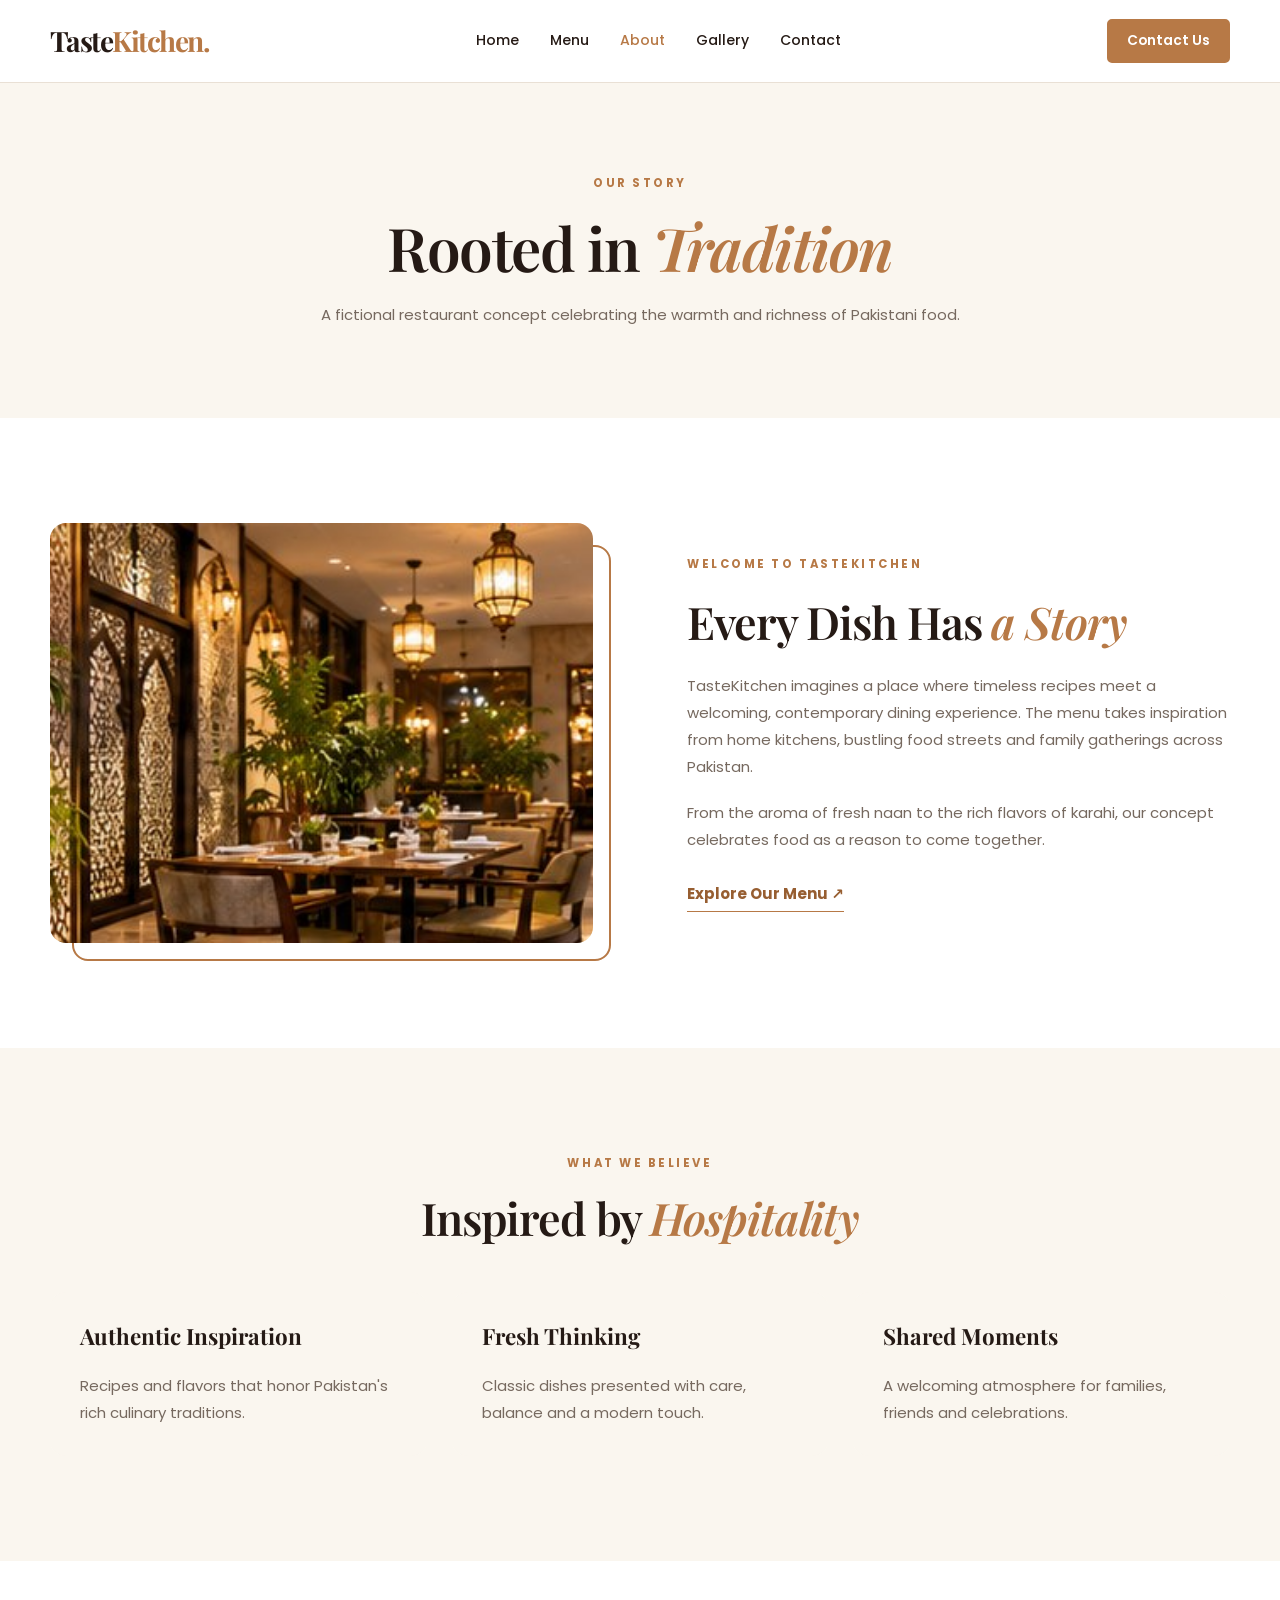
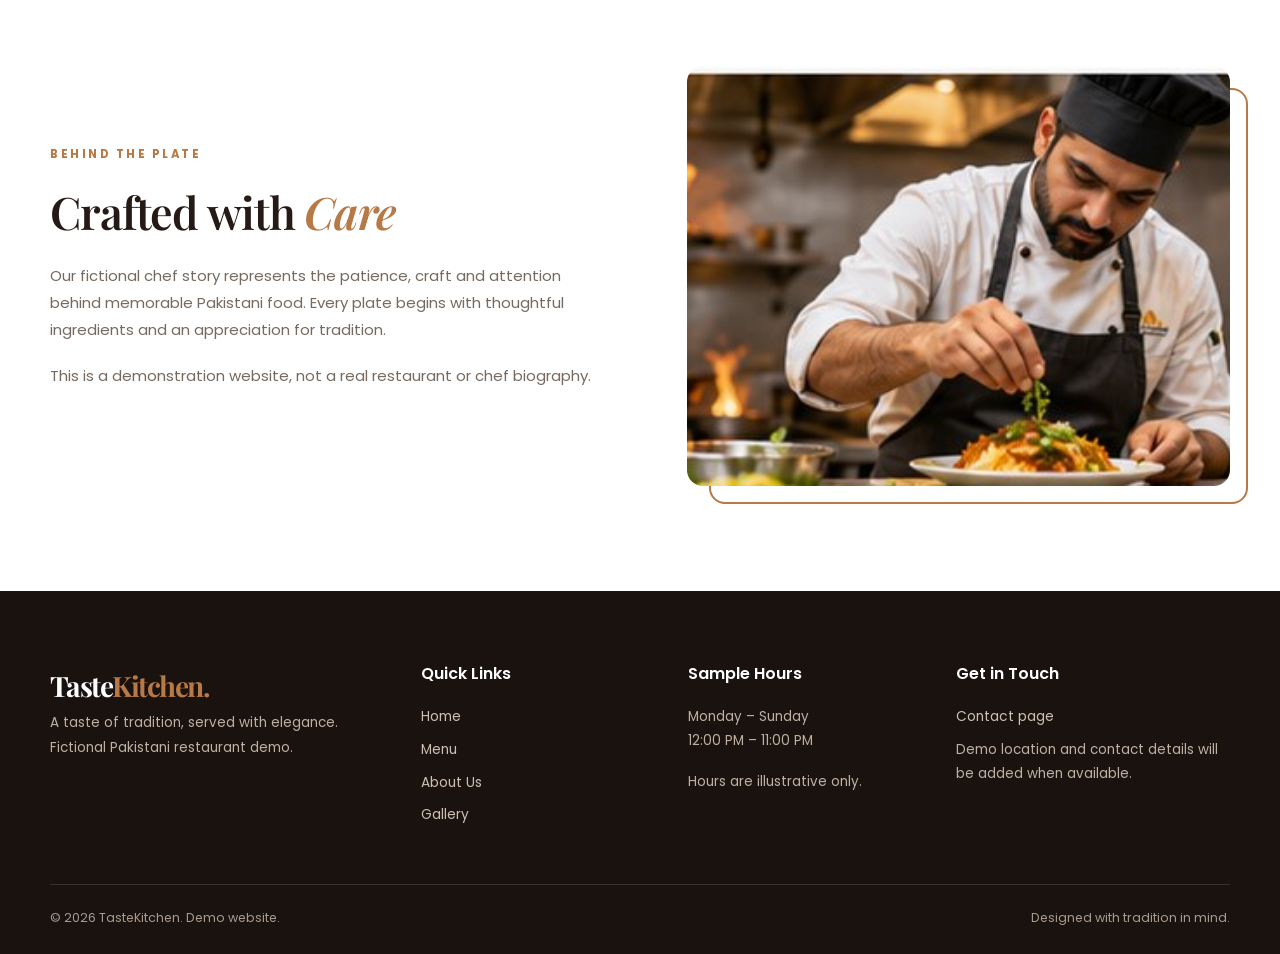
==== about.html @ d94cf4e3 "feat: initial TasteKitchen website with images" ====
<!DOCTYPE html>
<html lang="en"><head><meta charset="UTF-8"><meta name="viewport" content="width=device-width,initial-scale=1"><meta name="description" content="Discover the fictional story and Pakistani culinary inspiration behind TasteKitchen."><meta property="og:title" content="About Us | TasteKitchen"><meta property="og:description" content="Discover the fictional story and Pakistani culinary inspiration behind TasteKitchen."><meta property="og:type" content="website"><title>About Us | TasteKitchen</title><link rel="preconnect" href="https://fonts.googleapis.com"><link rel="preconnect" href="https://fonts.gstatic.com" crossorigin><link href="https://fonts.googleapis.com/css2?family=Playfair+Display:wght@500;600;700&family=Poppins:wght@400;500;600;700&display=swap" rel="stylesheet"><link rel="stylesheet" href="css/style.css"></head><body><a class="skip-link" href="#main">Skip to content</a>
<header class="site-header">
    <div class="container nav-wrap">
      <a class="brand" href="index.html" aria-label="TasteKitchen home">Taste<span>Kitchen.</span></a>
      <nav class="desktop-nav" aria-label="Main navigation">
        <a href="index.html">Home</a>
        <a href="menu.html">Menu</a>
        <a class="active" href="about.html">About</a>
        <a href="gallery.html">Gallery</a>
        <a href="contact.html">Contact</a>
      </nav>
      <a class="btn btn-small nav-cta" href="contact.html">Contact Us</a>
      <details class="mobile-menu"><summary aria-label="Toggle navigation">Menu <span aria-hidden="true">☰</span></summary>
        <nav aria-label="Mobile navigation"><a href="index.html">Home</a><a href="menu.html">Menu</a><a href="about.html">About</a><a href="gallery.html">Gallery</a><a href="contact.html">Contact</a></nav>
      </details>
    </div>
  </header>
<main id="main"><section class="page-hero"><div class="container"><p class="eyebrow">OUR STORY</p><h1>Rooted in <em>Tradition</em></h1><p>A fictional restaurant concept celebrating the warmth and richness of Pakistani food.</p></div></section>
<section class="section"><div class="container split-grid"><div class="photo-frame"><img src="assets/images/about-restaurant.jpg" alt="Warm, lantern-lit dining room with traditional decorative details" width="397" height="248"></div><div><p class="eyebrow">WELCOME TO TASTEKITCHEN</p><h2>Every Dish Has <em>a Story</em></h2><p>TasteKitchen imagines a place where timeless recipes meet a welcoming, contemporary dining experience. The menu takes inspiration from home kitchens, bustling food streets and family gatherings across Pakistan.</p><p>From the aroma of fresh naan to the rich flavors of karahi, our concept celebrates food as a reason to come together.</p><a class="text-link" href="menu.html">Explore Our Menu ↗</a></div></div></section>
<section class="section section-cream"><div class="container"><div class="section-header"><p class="eyebrow">WHAT WE BELIEVE</p><h2>Inspired by <em>Hospitality</em></h2></div><div class="story-points"><article><h3>Authentic Inspiration</h3><p>Recipes and flavors that honor Pakistan's rich culinary traditions.</p></article><article><h3>Fresh Thinking</h3><p>Classic dishes presented with care, balance and a modern touch.</p></article><article><h3>Shared Moments</h3><p>A welcoming atmosphere for families, friends and celebrations.</p></article></div></div></section>
<section class="section"><div class="container split-grid"><div><p class="eyebrow">BEHIND THE PLATE</p><h2>Crafted with <em>Care</em></h2><p>Our fictional chef story represents the patience, craft and attention behind memorable Pakistani food. Every plate begins with thoughtful ingredients and an appreciation for tradition.</p><p>This is a demonstration website, not a real restaurant or chef biography.</p></div><div class="photo-frame"><img src="assets/images/chef-preparing.jpg" alt="Chef carefully garnishing a prepared dish in a professional kitchen" width="394" height="242" loading="lazy"></div></div></section></main>
<footer class="site-footer"><div class="container"><div class="footer-grid"><div><a class="brand" href="index.html">Taste<span>Kitchen.</span></a><p>A taste of tradition, served with elegance. Fictional Pakistani restaurant demo.</p></div><div><h3>Quick Links</h3><a href="index.html">Home</a><a href="menu.html">Menu</a><a href="about.html">About Us</a><a href="gallery.html">Gallery</a></div><div><h3>Sample Hours</h3><p>Monday – Sunday<br>12:00 PM – 11:00 PM</p><small>Hours are illustrative only.</small></div><div><h3>Get in Touch</h3><a href="contact.html">Contact page</a><p>Demo location and contact details will be added when available.</p></div></div><div class="footer-bottom"><span>© 2026 TasteKitchen. Demo website.</span><span>Designed with tradition in mind.</span></div></div></footer>
</body></html>
---- css/style.css ----
/* TasteKitchen — responsive, HTML/CSS-only demo */
:root{--ink:#251a15;--copper:#b77946;--copper-dark:#975e31;--cream:#faf6ef;--muted:#76695f;--white:#fff;--line:#e9e0d5;--shadow:0 18px 44px rgba(37,26,21,.085);--radius:16px;--max:1180px}
*,*::before,*::after{box-sizing:border-box}html{scroll-behavior:smooth}body{margin:0;color:var(--ink);background:var(--white);font:400 15px/1.8 Poppins,system-ui,sans-serif;-webkit-font-smoothing:antialiased}img{display:block;max-width:100%;object-fit:cover}a{color:inherit;text-decoration:none}button,input,textarea{font:inherit}h1,h2,h3,p{margin-top:0}h1,h2,h3{line-height:1.25}h1,h2{font-family:'Playfair Display',Georgia,serif;font-weight:600;letter-spacing:-.025em}h1{font-size:clamp(2.8rem,5vw,5.15rem)}h2{font-size:clamp(2.15rem,3.5vw,3.5rem)}h3{font-size:1.15rem}h1 em,h2 em{font-style:italic;color:var(--copper)}p{color:var(--muted)}.container{width:min(var(--max),calc(100% - 48px));margin-inline:auto}.section{padding:105px 0}.section-cream{background:var(--cream)}.eyebrow{font-size:.72rem;font-weight:700;letter-spacing:.22em;text-transform:uppercase;color:var(--copper);margin-bottom:16px}.section-header{text-align:center;max-width:700px;margin:0 auto 46px}.section-header h2{margin-bottom:15px}.section-header p:last-child{margin-bottom:0}.skip-link{position:absolute;left:16px;top:-70px;z-index:100;padding:10px 16px;background:var(--copper);color:#fff}.skip-link:focus{top:10px}:focus-visible{outline:3px solid var(--copper);outline-offset:4px}
.site-header{position:sticky;top:0;z-index:30;background:rgba(255,255,255,.97);border-bottom:1px solid var(--line);backdrop-filter:blur(12px)}.nav-wrap{display:flex;align-items:center;justify-content:space-between;min-height:82px;gap:22px}.brand{font-family:'Playfair Display',Georgia,serif;font-weight:700;font-size:1.75rem;letter-spacing:-.055em;white-space:nowrap}.brand span{color:var(--copper)}.desktop-nav{display:flex;gap:31px;align-items:center}.desktop-nav a{font-size:.88rem;font-weight:500;transition:color .2s}.desktop-nav a:hover,.desktop-nav a.active{color:var(--copper)}.btn{display:inline-flex;align-items:center;justify-content:center;gap:12px;background:var(--copper);color:#fff;border:2px solid var(--copper);padding:13px 25px;border-radius:5px;font-size:.86rem;font-weight:600;line-height:1.3;transition:background .2s,transform .2s,border-color .2s}.btn:hover{background:var(--copper-dark);border-color:var(--copper-dark);transform:translateY(-2px)}.btn-outline{color:var(--ink);border-color:var(--ink);background:transparent}.btn-outline:hover{color:#fff;background:var(--ink);border-color:var(--ink)}.btn-small{padding:11px 18px}.mobile-menu{display:none}.mobile-menu summary{cursor:pointer;list-style:none;font-weight:600}.mobile-menu summary::-webkit-details-marker{display:none}.mobile-menu nav{position:absolute;right:24px;top:100%;background:#fff;box-shadow:var(--shadow);border:1px solid var(--line);border-radius:10px;padding:14px;min-width:210px;display:grid;gap:4px}.mobile-menu nav a{padding:8px 12px;border-radius:5px}.mobile-menu nav a:hover{background:var(--cream)}
.hero{background:linear-gradient(110deg,#faf6ef 0%,#faf6ef 65%,#f2e7d8 100%);overflow:hidden}.hero-grid{display:grid;grid-template-columns:1.04fr .96fr;gap:6%;align-items:center;padding-top:76px;padding-bottom:76px;min-height:640px}.hero-copy h1{margin-bottom:24px}.hero-copy>p:not(.eyebrow){max-width:540px}.button-row{display:flex;flex-wrap:wrap;gap:12px;margin-top:30px}.hero-note{margin-top:27px;font-size:.76rem;letter-spacing:.015em}.hero-visual{position:relative}.hero-visual img{width:100%;height:505px;object-fit:cover;border-radius:220px 220px 14px 14px;box-shadow:var(--shadow)}.hero-stamp{position:absolute;bottom:35px;left:-35px;background:var(--ink);color:#fff;text-align:center;padding:20px 24px;border-radius:50%;font-size:.75rem;line-height:1.5;box-shadow:var(--shadow)}.hero-stamp strong{font-family:'Playfair Display',Georgia,serif;font-size:1.2rem;font-weight:600;color:#e9bd91}.split-grid{display:grid;grid-template-columns:1fr 1fr;gap:8%;align-items:center}.split-grid h2{margin-bottom:22px}.split-grid p{margin-bottom:19px}.photo-frame{position:relative}.photo-frame:before{content:'';position:absolute;inset:22px -18px -18px 22px;border:2px solid var(--copper);border-radius:var(--radius);z-index:-1}.photo-frame img{width:100%;height:420px;border-radius:var(--radius)}.text-link{display:inline-flex;gap:9px;color:var(--copper-dark);font-weight:700;border-bottom:1px solid var(--copper);padding-bottom:4px;margin-top:8px}.text-link:hover{color:var(--ink)}
.cards,.features,.reviews{display:grid;grid-template-columns:repeat(3,minmax(0,1fr));gap:24px}.dish-card{background:#fff;border:1px solid var(--line);border-radius:var(--radius);overflow:hidden;box-shadow:0 10px 28px rgba(37,26,21,.035);transition:transform .25s,box-shadow .25s}.dish-card:hover{transform:translateY(-5px);box-shadow:var(--shadow)}.dish-card img{width:100%;height:240px}.dish-content{padding:23px}.dish-top{display:flex;align-items:flex-start;justify-content:space-between;gap:12px}.dish-top h3{font-family:'Playfair Display',Georgia,serif;font-size:1.26rem;margin-bottom:12px}.dish-top strong{font-size:.82rem;color:var(--copper-dark);white-space:nowrap}.dish-content p{font-size:.88rem;margin-bottom:0}.center-cta{text-align:center;margin-top:37px}.features article{text-align:center;padding:26px 18px}.feature-icon{font-size:2.2rem;color:var(--copper);line-height:1;margin-bottom:25px}.features h3{font-family:'Playfair Display',Georgia,serif;font-size:1.38rem;margin-bottom:10px}.features p{font-size:.88rem}.gallery-grid{display:grid;grid-template-columns:repeat(4,minmax(0,1fr));gap:16px}.gallery-grid img{width:100%;height:280px;border-radius:12px;transition:transform .25s}.gallery-grid img:hover{transform:translateY(-4px)}.reviews blockquote{margin:0;padding:30px;border:1px solid var(--line);background:#fff;border-radius:var(--radius)}.reviews .stars{color:var(--copper);letter-spacing:3px;margin-bottom:14px}.reviews blockquote p{font-style:italic;color:var(--ink);font-size:.92rem}.reviews footer{font-weight:600;font-size:.86rem}.reviews footer small{color:var(--muted);font-weight:400}.visit{background:var(--ink);padding:82px 0}.visit-inner{display:flex;align-items:center;justify-content:space-between;gap:30px}.visit h2{color:#fff;max-width:750px;margin-bottom:18px}.visit p:not(.eyebrow){color:#d5c7bb}.visit .hours-summary{font-size:.83rem;color:#e7c9a6!important}.site-footer{background:#1a120f;color:#e9dfd4;padding:70px 0 24px}.site-footer .brand{color:#fff}.footer-grid{display:grid;grid-template-columns:1.45fr 1fr 1fr 1.2fr;gap:40px}.footer-grid h3{font:600 1rem Poppins,system-ui,sans-serif;color:#fff;margin-bottom:19px}.footer-grid p,.footer-grid small{color:#bfb0a3;font-size:.84rem}.footer-grid a:not(.brand){display:block;font-size:.86rem;color:#cdbfb2;margin:8px 0}.footer-grid a:hover{color:#e9bd91}.footer-bottom{border-top:1px solid #40322b;margin-top:48px;padding-top:22px;display:flex;justify-content:space-between;gap:18px;color:#a99a8e;font-size:.78rem}
.page-hero{background:var(--cream);padding:90px 0;text-align:center}.page-hero h1{font-size:clamp(2.7rem,4.7vw,4.6rem);margin-bottom:16px}.page-hero p:last-child{max-width:650px;margin:0 auto}.menu-nav{display:flex;flex-wrap:wrap;justify-content:center;gap:12px;margin-bottom:42px}.menu-nav a{padding:8px 15px;border:1px solid var(--line);border-radius:40px;font-size:.82rem}.menu-nav a:hover{background:var(--ink);color:#fff}.menu-category{margin:55px 0}.menu-category h2{font-size:2.15rem;margin-bottom:25px}.menu-list{display:grid;grid-template-columns:repeat(2,minmax(0,1fr));gap:18px 50px}.menu-item{display:flex;justify-content:space-between;gap:20px;padding-bottom:19px;border-bottom:1px solid var(--line)}.menu-item h3{font-family:'Playfair Display',Georgia,serif;margin:0 0 6px}.menu-item p{font-size:.83rem;margin:0}.menu-item strong{white-space:nowrap;color:var(--copper-dark)}.gallery-page-grid{display:grid;grid-template-columns:repeat(3,minmax(0,1fr));gap:20px}.gallery-page-grid figure{margin:0}.gallery-page-grid img{width:100%;height:275px;border-radius:12px}.gallery-page-grid figcaption{color:var(--muted);font-size:.82rem;margin-top:10px}.story-points{display:grid;grid-template-columns:repeat(3,minmax(0,1fr));gap:25px}.story-points article{background:var(--cream);padding:30px;border-radius:var(--radius)}.story-points h3{font-family:'Playfair Display',Georgia,serif;font-size:1.4rem}.story-points p{margin:0}.contact-grid{display:grid;grid-template-columns:.85fr 1.15fr;gap:9%}.contact-details{background:var(--cream);border-radius:var(--radius);padding:34px}.contact-details h2,.contact-form h2{font-size:2.2rem}.contact-details p{margin-bottom:22px}.contact-form label{display:block;font-weight:600;font-size:.85rem;margin:15px 0 6px}.contact-form input,.contact-form textarea{width:100%;padding:12px 14px;border:1px solid #d9cdbf;border-radius:6px;background:#fff;color:var(--ink)}.contact-form textarea{min-height:140px;resize:vertical}.contact-form .btn{margin-top:18px}.notice{background:#fff8e9;border-left:4px solid var(--copper);padding:14px 17px;color:#624a35;font-size:.83rem;margin-bottom:22px}.contact-form button:disabled{opacity:.7;cursor:not-allowed;transform:none}.contact-form .muted-note{font-size:.8rem;margin-top:12px}
@media(max-width:1040px){.desktop-nav{gap:17px}.nav-cta{display:none}.hero-grid{gap:4%}.hero-visual img{height:440px}.cards,.features,.reviews{gap:15px}.dish-top{display:block}.dish-top strong{display:block;margin-bottom:9px}.gallery-grid{grid-template-columns:repeat(2,1fr)}.gallery-grid img{height:260px}.footer-grid{gap:24px}}
@media(max-width:760px){.container{width:min(var(--max),calc(100% - 36px))}.section{padding:72px 0}.nav-wrap{min-height:70px}.desktop-nav{display:none}.mobile-menu{display:block}.hero-grid,.split-grid,.contact-grid{grid-template-columns:1fr;gap:45px}.hero-grid{padding-top:58px;padding-bottom:70px;min-height:auto}.hero-copy h1{max-width:600px}.hero-visual{max-width:560px;width:100%;margin:0 auto}.hero-visual img{height:370px;border-radius:180px 180px 12px 12px}.hero-stamp{left:0;bottom:18px}.photo-frame img{height:360px}.cards,.reviews{grid-template-columns:1fr}.cards{max-width:560px;margin-inline:auto}.dish-top{display:flex}.features{grid-template-columns:1fr;gap:5px}.features article{padding:14px 10px}.gallery-page-grid,.story-points{grid-template-columns:repeat(2,1fr)}.visit-inner{align-items:flex-start;flex-direction:column}.footer-grid{grid-template-columns:repeat(2,1fr)}.menu-list{grid-template-columns:1fr}.page-hero{padding:65px 0}}
@media(max-width:460px){.container{width:calc(100% - 32px)}.brand{font-size:1.48rem}.hero-copy h1{font-size:2.7rem}.hero-visual img{height:295px}.hero-stamp{font-size:.66rem;padding:13px}.button-row{flex-direction:column;align-items:stretch}.button-row .btn{width:100%}.gallery-grid,.gallery-page-grid,.story-points{grid-template-columns:1fr}.gallery-grid img,.gallery-page-grid img{height:245px}.footer-grid{grid-template-columns:1fr;gap:18px}.footer-bottom{flex-direction:column}.dish-top{display:block}.contact-details{padding:24px}.reviews blockquote{padding:22px}}
@media(prefers-reduced-motion:reduce){*,*::before,*::after{scroll-behavior:auto!important;transition:none!important;animation:none!important}}
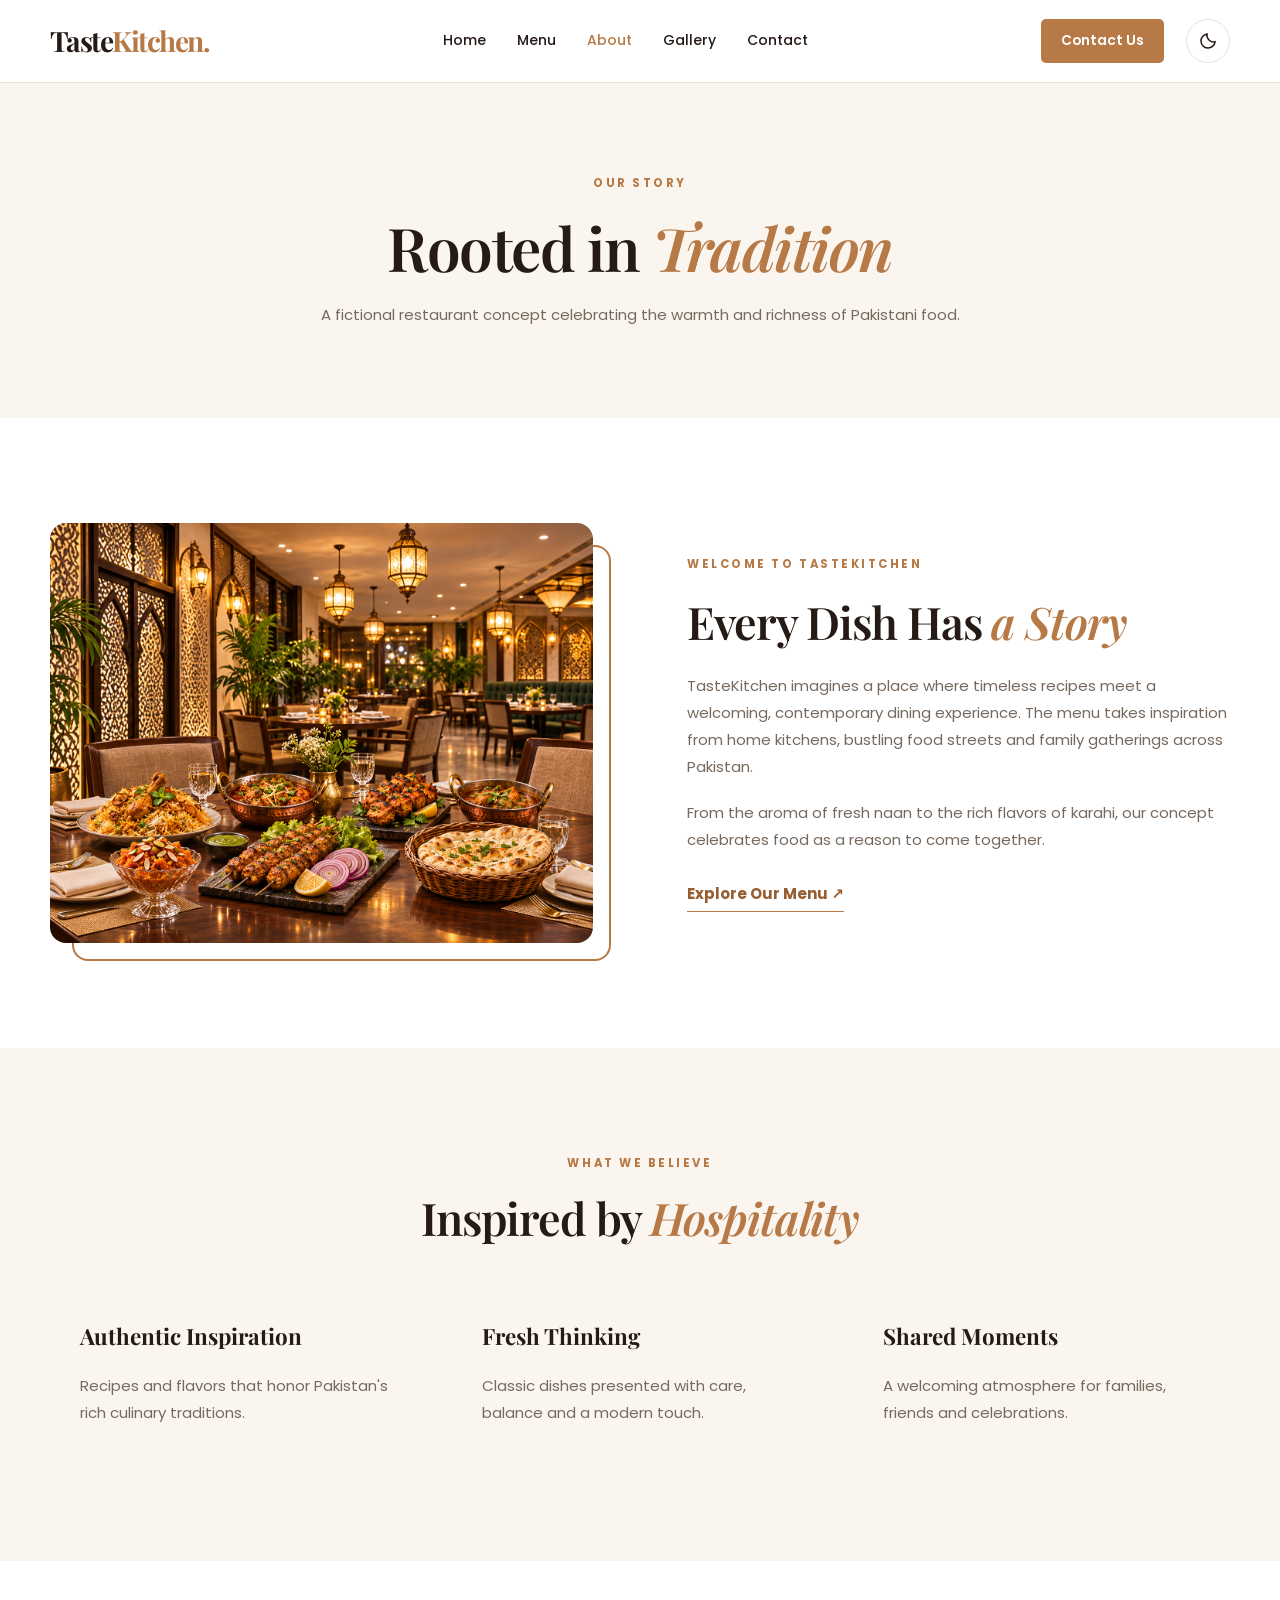
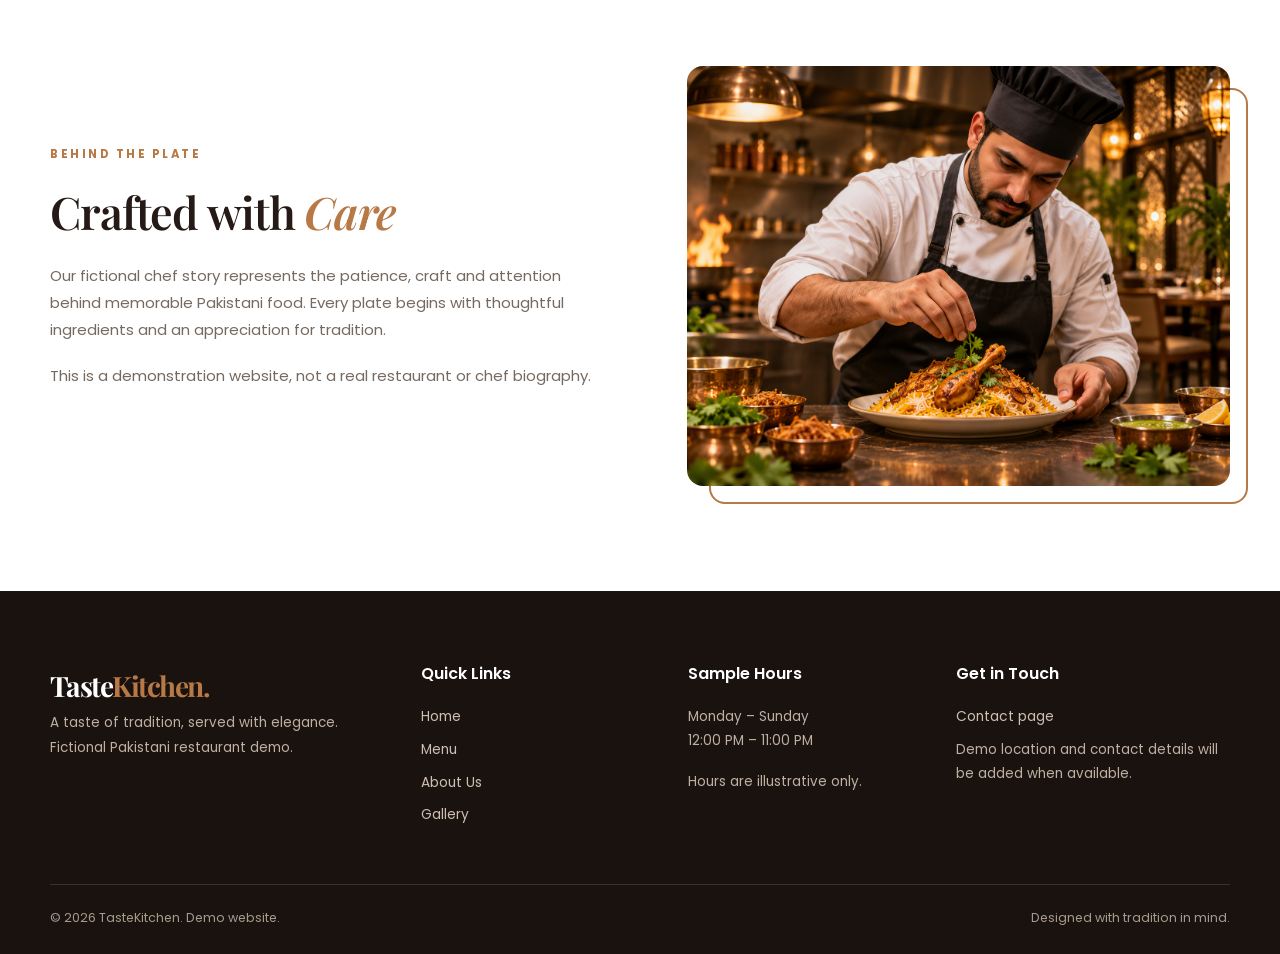
==== commit fa438319: "feat: add persistent dark mode and code comments" ====
--- a/about.html
+++ b/about.html
@@ -1,24 +1,138 @@
 <!DOCTYPE html>
-<html lang="en"><head><meta charset="UTF-8"><meta name="viewport" content="width=device-width,initial-scale=1"><meta name="description" content="Discover the fictional story and Pakistani culinary inspiration behind TasteKitchen."><meta property="og:title" content="About Us | TasteKitchen"><meta property="og:description" content="Discover the fictional story and Pakistani culinary inspiration behind TasteKitchen."><meta property="og:type" content="website"><title>About Us | TasteKitchen</title><link rel="preconnect" href="https://fonts.googleapis.com"><link rel="preconnect" href="https://fonts.gstatic.com" crossorigin><link href="https://fonts.googleapis.com/css2?family=Playfair+Display:wght@500;600;700&family=Poppins:wght@400;500;600;700&display=swap" rel="stylesheet"><link rel="stylesheet" href="css/style.css"></head><body><a class="skip-link" href="#main">Skip to content</a>
-<header class="site-header">
-    <div class="container nav-wrap">
-      <a class="brand" href="index.html" aria-label="TasteKitchen home">Taste<span>Kitchen.</span></a>
-      <nav class="desktop-nav" aria-label="Main navigation">
-        <a href="index.html">Home</a>
-        <a href="menu.html">Menu</a>
-        <a class="active" href="about.html">About</a>
-        <a href="gallery.html">Gallery</a>
-        <a href="contact.html">Contact</a>
-      </nav>
-      <a class="btn btn-small nav-cta" href="contact.html">Contact Us</a>
-      <details class="mobile-menu"><summary aria-label="Toggle navigation">Menu <span aria-hidden="true">☰</span></summary>
-        <nav aria-label="Mobile navigation"><a href="index.html">Home</a><a href="menu.html">Menu</a><a href="about.html">About</a><a href="gallery.html">Gallery</a><a href="contact.html">Contact</a></nav>
-      </details>
-    </div>
-  </header>
-<main id="main"><section class="page-hero"><div class="container"><p class="eyebrow">OUR STORY</p><h1>Rooted in <em>Tradition</em></h1><p>A fictional restaurant concept celebrating the warmth and richness of Pakistani food.</p></div></section>
-<section class="section"><div class="container split-grid"><div class="photo-frame"><img src="assets/images/about-restaurant.jpg" alt="Warm, lantern-lit dining room with traditional decorative details" width="397" height="248"></div><div><p class="eyebrow">WELCOME TO TASTEKITCHEN</p><h2>Every Dish Has <em>a Story</em></h2><p>TasteKitchen imagines a place where timeless recipes meet a welcoming, contemporary dining experience. The menu takes inspiration from home kitchens, bustling food streets and family gatherings across Pakistan.</p><p>From the aroma of fresh naan to the rich flavors of karahi, our concept celebrates food as a reason to come together.</p><a class="text-link" href="menu.html">Explore Our Menu ↗</a></div></div></section>
-<section class="section section-cream"><div class="container"><div class="section-header"><p class="eyebrow">WHAT WE BELIEVE</p><h2>Inspired by <em>Hospitality</em></h2></div><div class="story-points"><article><h3>Authentic Inspiration</h3><p>Recipes and flavors that honor Pakistan's rich culinary traditions.</p></article><article><h3>Fresh Thinking</h3><p>Classic dishes presented with care, balance and a modern touch.</p></article><article><h3>Shared Moments</h3><p>A welcoming atmosphere for families, friends and celebrations.</p></article></div></div></section>
-<section class="section"><div class="container split-grid"><div><p class="eyebrow">BEHIND THE PLATE</p><h2>Crafted with <em>Care</em></h2><p>Our fictional chef story represents the patience, craft and attention behind memorable Pakistani food. Every plate begins with thoughtful ingredients and an appreciation for tradition.</p><p>This is a demonstration website, not a real restaurant or chef biography.</p></div><div class="photo-frame"><img src="assets/images/chef-preparing.jpg" alt="Chef carefully garnishing a prepared dish in a professional kitchen" width="394" height="242" loading="lazy"></div></div></section></main>
-<footer class="site-footer"><div class="container"><div class="footer-grid"><div><a class="brand" href="index.html">Taste<span>Kitchen.</span></a><p>A taste of tradition, served with elegance. Fictional Pakistani restaurant demo.</p></div><div><h3>Quick Links</h3><a href="index.html">Home</a><a href="menu.html">Menu</a><a href="about.html">About Us</a><a href="gallery.html">Gallery</a></div><div><h3>Sample Hours</h3><p>Monday – Sunday<br>12:00 PM – 11:00 PM</p><small>Hours are illustrative only.</small></div><div><h3>Get in Touch</h3><a href="contact.html">Contact page</a><p>Demo location and contact details will be added when available.</p></div></div><div class="footer-bottom"><span>© 2026 TasteKitchen. Demo website.</span><span>Designed with tradition in mind.</span></div></div></footer>
-</body></html>
+<html lang="en">
+  <head>
+    <meta charset="UTF-8">
+    <!-- Restore the saved theme before CSS paints the page to avoid a light flash. -->
+    <script>
+      try {
+        if (localStorage.getItem('tastekitchen-theme') === 'dark') {
+          document.documentElement.classList.add('dark-theme');
+        }
+      } catch (error) {
+        // Keep the default light theme when browser storage is blocked.
+      }
+    </script>
+    <meta name="viewport" content="width=device-width,initial-scale=1">
+    <meta name="description" content="Discover the fictional story and Pakistani culinary inspiration behind TasteKitchen.">
+    <meta property="og:title" content="About Us | TasteKitchen">
+    <meta property="og:description" content="Discover the fictional story and Pakistani culinary inspiration behind TasteKitchen.">
+    <meta property="og:type" content="website">
+    <title>About Us | TasteKitchen</title>
+    <link rel="preconnect" href="https://fonts.googleapis.com">
+    <link rel="preconnect" href="https://fonts.gstatic.com" crossorigin>
+    <link href="https://fonts.googleapis.com/css2?family=Playfair+Display:wght@500;600;700&family=Poppins:wght@400;500;600;700&display=swap" rel="stylesheet">
+    <link rel="stylesheet" href="css/style.css">
+    <!-- Defer waits until the HTML is ready before connecting interactive controls. -->
+    <script src="js/main.js" defer></script>
+  </head>
+  <body><a class="skip-link" href="#main">Skip to content</a>
+    <!-- Header: Shared branding, navigation and theme controls appear on every page. -->
+    <header class="site-header">
+      <div class="container nav-wrap">
+        <a class="brand" href="index.html" aria-label="TasteKitchen home">Taste<span>Kitchen.</span></a>
+        <nav class="desktop-nav" aria-label="Main navigation">
+          <a href="index.html">Home</a>
+          <a href="menu.html">Menu</a>
+          <a class="active" href="about.html">About</a>
+          <a href="gallery.html">Gallery</a>
+          <a href="contact.html">Contact</a>
+        </nav>
+        <a class="btn btn-small nav-cta" href="contact.html">Contact Us</a>
+        <!-- Theme button: JavaScript reveals this control when it is ready to work. -->
+        <button class="theme-toggle" type="button" aria-label="Switch to dark mode" aria-pressed="false" hidden>
+          <svg class="theme-icon-moon" viewBox="0 0 24 24" width="20" height="20" fill="none" stroke="currentColor" stroke-width="1.8" aria-hidden="true" focusable="false"><path d="M20.5 13.2A8.5 8.5 0 0 1 10.8 3.5a8.5 8.5 0 1 0 9.7 9.7Z"/></svg>
+          <svg class="theme-icon-sun" viewBox="0 0 24 24" width="20" height="20" fill="none" stroke="currentColor" stroke-width="1.8" aria-hidden="true" focusable="false"><circle cx="12" cy="12" r="4"/><path d="M12 2v2m0 16v2M2 12h2m16 0h2M4.9 4.9l1.4 1.4m11.4 11.4 1.4 1.4M4.9 19.1l1.4-1.4M17.7 6.3l1.4-1.4"/></svg>
+        </button>
+        <!-- Mobile navigation: This native disclosure works without JavaScript. -->
+        <details class="mobile-menu"><summary aria-label="Toggle navigation">Menu <span aria-hidden="true">☰</span></summary>
+          <nav aria-label="Mobile navigation"><a href="index.html">Home</a><a href="menu.html">Menu</a><a href="about.html">About</a><a href="gallery.html">Gallery</a><a href="contact.html">Contact</a>
+          </nav>
+        </details>
+      </div>
+    </header>
+    <!-- Main content: The skip link lets keyboard users jump directly here. -->
+    <main id="main">
+      <!-- Hero: Introduce this page with its main heading. -->
+      <section class="page-hero">
+        <div class="container">
+          <p class="eyebrow">OUR STORY</p>
+          <h1>Rooted in <em>Tradition</em></h1>
+          <p>A fictional restaurant concept celebrating the warmth and richness of Pakistani food.</p>
+        </div>
+      </section>
+      <!-- Story: Describe the inspiration behind TasteKitchen. -->
+      <section class="section">
+        <div class="container split-grid">
+          <div class="photo-frame"><img src="assets/images/about-restaurant.png" alt="Warm, lantern-lit dining room with traditional decorative details" width="397" height="248">
+          </div>
+          <div>
+            <p class="eyebrow">WELCOME TO TASTEKITCHEN</p>
+            <h2>Every Dish Has <em>a Story</em></h2>
+            <p>TasteKitchen imagines a place where timeless recipes meet a welcoming, contemporary dining experience. The menu takes inspiration from home kitchens, bustling food streets and family gatherings across Pakistan.</p>
+            <p>From the aroma of fresh naan to the rich flavors of karahi, our concept celebrates food as a reason to come together.</p><a class="text-link" href="menu.html">Explore Our Menu ↗</a>
+          </div>
+        </div>
+      </section>
+      <!-- Values: Introduce the ideas behind the restaurant concept. -->
+      <section class="section section-cream">
+        <div class="container">
+          <div class="section-header">
+            <p class="eyebrow">WHAT WE BELIEVE</p>
+            <h2>Inspired by <em>Hospitality</em></h2>
+          </div>
+          <!-- Values: Arrange the restaurant principles in responsive cards. -->
+          <div class="story-points">
+            <article>
+              <h3>Authentic Inspiration</h3>
+              <p>Recipes and flavors that honor Pakistan's rich culinary traditions.</p>
+            </article>
+            <article>
+              <h3>Fresh Thinking</h3>
+              <p>Classic dishes presented with care, balance and a modern touch.</p>
+            </article>
+            <article>
+              <h3>Shared Moments</h3>
+              <p>A welcoming atmosphere for families, friends and celebrations.</p>
+            </article>
+          </div>
+        </div>
+      </section>
+      <!-- Chef story: Explain the care behind the fictional food. -->
+      <section class="section">
+        <div class="container split-grid">
+          <div>
+            <p class="eyebrow">BEHIND THE PLATE</p>
+            <h2>Crafted with <em>Care</em></h2>
+            <p>Our fictional chef story represents the patience, craft and attention behind memorable Pakistani food. Every plate begins with thoughtful ingredients and an appreciation for tradition.</p>
+            <p>This is a demonstration website, not a real restaurant or chef biography.</p>
+          </div>
+          <div class="photo-frame"><img src="assets/images/chef-preparing.png" alt="Chef carefully garnishing a prepared dish in a professional kitchen" width="394" height="242" loading="lazy">
+          </div>
+        </div>
+      </section>
+    </main>
+    <!-- Footer: Shared page links and sample restaurant details. -->
+    <footer class="site-footer">
+      <div class="container">
+        <div class="footer-grid">
+          <div><a class="brand" href="index.html">Taste<span>Kitchen.</span></a>
+            <p>A taste of tradition, served with elegance. Fictional Pakistani restaurant demo.</p>
+          </div>
+          <div>
+            <h3>Quick Links</h3><a href="index.html">Home</a><a href="menu.html">Menu</a><a href="about.html">About Us</a><a href="gallery.html">Gallery</a>
+          </div>
+          <div>
+            <h3>Sample Hours</h3>
+            <p>Monday – Sunday<br>12:00 PM – 11:00 PM</p><small>Hours are illustrative only.</small>
+          </div>
+          <div>
+            <h3>Get in Touch</h3><a href="contact.html">Contact page</a>
+            <p>Demo location and contact details will be added when available.</p>
+          </div>
+        </div>
+        <div class="footer-bottom"><span>© 2026 TasteKitchen. Demo website.</span><span>Designed with tradition in mind.</span>
+        </div>
+      </div>
+    </footer>
+  </body>
+</html>
--- a/css/style.css
+++ b/css/style.css
@@ -1,11 +1,1088 @@
-/* TasteKitchen — responsive, HTML/CSS-only demo */
-:root{--ink:#251a15;--copper:#b77946;--copper-dark:#975e31;--cream:#faf6ef;--muted:#76695f;--white:#fff;--line:#e9e0d5;--shadow:0 18px 44px rgba(37,26,21,.085);--radius:16px;--max:1180px}
-*,*::before,*::after{box-sizing:border-box}html{scroll-behavior:smooth}body{margin:0;color:var(--ink);background:var(--white);font:400 15px/1.8 Poppins,system-ui,sans-serif;-webkit-font-smoothing:antialiased}img{display:block;max-width:100%;object-fit:cover}a{color:inherit;text-decoration:none}button,input,textarea{font:inherit}h1,h2,h3,p{margin-top:0}h1,h2,h3{line-height:1.25}h1,h2{font-family:'Playfair Display',Georgia,serif;font-weight:600;letter-spacing:-.025em}h1{font-size:clamp(2.8rem,5vw,5.15rem)}h2{font-size:clamp(2.15rem,3.5vw,3.5rem)}h3{font-size:1.15rem}h1 em,h2 em{font-style:italic;color:var(--copper)}p{color:var(--muted)}.container{width:min(var(--max),calc(100% - 48px));margin-inline:auto}.section{padding:105px 0}.section-cream{background:var(--cream)}.eyebrow{font-size:.72rem;font-weight:700;letter-spacing:.22em;text-transform:uppercase;color:var(--copper);margin-bottom:16px}.section-header{text-align:center;max-width:700px;margin:0 auto 46px}.section-header h2{margin-bottom:15px}.section-header p:last-child{margin-bottom:0}.skip-link{position:absolute;left:16px;top:-70px;z-index:100;padding:10px 16px;background:var(--copper);color:#fff}.skip-link:focus{top:10px}:focus-visible{outline:3px solid var(--copper);outline-offset:4px}
-.site-header{position:sticky;top:0;z-index:30;background:rgba(255,255,255,.97);border-bottom:1px solid var(--line);backdrop-filter:blur(12px)}.nav-wrap{display:flex;align-items:center;justify-content:space-between;min-height:82px;gap:22px}.brand{font-family:'Playfair Display',Georgia,serif;font-weight:700;font-size:1.75rem;letter-spacing:-.055em;white-space:nowrap}.brand span{color:var(--copper)}.desktop-nav{display:flex;gap:31px;align-items:center}.desktop-nav a{font-size:.88rem;font-weight:500;transition:color .2s}.desktop-nav a:hover,.desktop-nav a.active{color:var(--copper)}.btn{display:inline-flex;align-items:center;justify-content:center;gap:12px;background:var(--copper);color:#fff;border:2px solid var(--copper);padding:13px 25px;border-radius:5px;font-size:.86rem;font-weight:600;line-height:1.3;transition:background .2s,transform .2s,border-color .2s}.btn:hover{background:var(--copper-dark);border-color:var(--copper-dark);transform:translateY(-2px)}.btn-outline{color:var(--ink);border-color:var(--ink);background:transparent}.btn-outline:hover{color:#fff;background:var(--ink);border-color:var(--ink)}.btn-small{padding:11px 18px}.mobile-menu{display:none}.mobile-menu summary{cursor:pointer;list-style:none;font-weight:600}.mobile-menu summary::-webkit-details-marker{display:none}.mobile-menu nav{position:absolute;right:24px;top:100%;background:#fff;box-shadow:var(--shadow);border:1px solid var(--line);border-radius:10px;padding:14px;min-width:210px;display:grid;gap:4px}.mobile-menu nav a{padding:8px 12px;border-radius:5px}.mobile-menu nav a:hover{background:var(--cream)}
-.hero{background:linear-gradient(110deg,#faf6ef 0%,#faf6ef 65%,#f2e7d8 100%);overflow:hidden}.hero-grid{display:grid;grid-template-columns:1.04fr .96fr;gap:6%;align-items:center;padding-top:76px;padding-bottom:76px;min-height:640px}.hero-copy h1{margin-bottom:24px}.hero-copy>p:not(.eyebrow){max-width:540px}.button-row{display:flex;flex-wrap:wrap;gap:12px;margin-top:30px}.hero-note{margin-top:27px;font-size:.76rem;letter-spacing:.015em}.hero-visual{position:relative}.hero-visual img{width:100%;height:505px;object-fit:cover;border-radius:220px 220px 14px 14px;box-shadow:var(--shadow)}.hero-stamp{position:absolute;bottom:35px;left:-35px;background:var(--ink);color:#fff;text-align:center;padding:20px 24px;border-radius:50%;font-size:.75rem;line-height:1.5;box-shadow:var(--shadow)}.hero-stamp strong{font-family:'Playfair Display',Georgia,serif;font-size:1.2rem;font-weight:600;color:#e9bd91}.split-grid{display:grid;grid-template-columns:1fr 1fr;gap:8%;align-items:center}.split-grid h2{margin-bottom:22px}.split-grid p{margin-bottom:19px}.photo-frame{position:relative}.photo-frame:before{content:'';position:absolute;inset:22px -18px -18px 22px;border:2px solid var(--copper);border-radius:var(--radius);z-index:-1}.photo-frame img{width:100%;height:420px;border-radius:var(--radius)}.text-link{display:inline-flex;gap:9px;color:var(--copper-dark);font-weight:700;border-bottom:1px solid var(--copper);padding-bottom:4px;margin-top:8px}.text-link:hover{color:var(--ink)}
-.cards,.features,.reviews{display:grid;grid-template-columns:repeat(3,minmax(0,1fr));gap:24px}.dish-card{background:#fff;border:1px solid var(--line);border-radius:var(--radius);overflow:hidden;box-shadow:0 10px 28px rgba(37,26,21,.035);transition:transform .25s,box-shadow .25s}.dish-card:hover{transform:translateY(-5px);box-shadow:var(--shadow)}.dish-card img{width:100%;height:240px}.dish-content{padding:23px}.dish-top{display:flex;align-items:flex-start;justify-content:space-between;gap:12px}.dish-top h3{font-family:'Playfair Display',Georgia,serif;font-size:1.26rem;margin-bottom:12px}.dish-top strong{font-size:.82rem;color:var(--copper-dark);white-space:nowrap}.dish-content p{font-size:.88rem;margin-bottom:0}.center-cta{text-align:center;margin-top:37px}.features article{text-align:center;padding:26px 18px}.feature-icon{font-size:2.2rem;color:var(--copper);line-height:1;margin-bottom:25px}.features h3{font-family:'Playfair Display',Georgia,serif;font-size:1.38rem;margin-bottom:10px}.features p{font-size:.88rem}.gallery-grid{display:grid;grid-template-columns:repeat(4,minmax(0,1fr));gap:16px}.gallery-grid img{width:100%;height:280px;border-radius:12px;transition:transform .25s}.gallery-grid img:hover{transform:translateY(-4px)}.reviews blockquote{margin:0;padding:30px;border:1px solid var(--line);background:#fff;border-radius:var(--radius)}.reviews .stars{color:var(--copper);letter-spacing:3px;margin-bottom:14px}.reviews blockquote p{font-style:italic;color:var(--ink);font-size:.92rem}.reviews footer{font-weight:600;font-size:.86rem}.reviews footer small{color:var(--muted);font-weight:400}.visit{background:var(--ink);padding:82px 0}.visit-inner{display:flex;align-items:center;justify-content:space-between;gap:30px}.visit h2{color:#fff;max-width:750px;margin-bottom:18px}.visit p:not(.eyebrow){color:#d5c7bb}.visit .hours-summary{font-size:.83rem;color:#e7c9a6!important}.site-footer{background:#1a120f;color:#e9dfd4;padding:70px 0 24px}.site-footer .brand{color:#fff}.footer-grid{display:grid;grid-template-columns:1.45fr 1fr 1fr 1.2fr;gap:40px}.footer-grid h3{font:600 1rem Poppins,system-ui,sans-serif;color:#fff;margin-bottom:19px}.footer-grid p,.footer-grid small{color:#bfb0a3;font-size:.84rem}.footer-grid a:not(.brand){display:block;font-size:.86rem;color:#cdbfb2;margin:8px 0}.footer-grid a:hover{color:#e9bd91}.footer-bottom{border-top:1px solid #40322b;margin-top:48px;padding-top:22px;display:flex;justify-content:space-between;gap:18px;color:#a99a8e;font-size:.78rem}
-.page-hero{background:var(--cream);padding:90px 0;text-align:center}.page-hero h1{font-size:clamp(2.7rem,4.7vw,4.6rem);margin-bottom:16px}.page-hero p:last-child{max-width:650px;margin:0 auto}.menu-nav{display:flex;flex-wrap:wrap;justify-content:center;gap:12px;margin-bottom:42px}.menu-nav a{padding:8px 15px;border:1px solid var(--line);border-radius:40px;font-size:.82rem}.menu-nav a:hover{background:var(--ink);color:#fff}.menu-category{margin:55px 0}.menu-category h2{font-size:2.15rem;margin-bottom:25px}.menu-list{display:grid;grid-template-columns:repeat(2,minmax(0,1fr));gap:18px 50px}.menu-item{display:flex;justify-content:space-between;gap:20px;padding-bottom:19px;border-bottom:1px solid var(--line)}.menu-item h3{font-family:'Playfair Display',Georgia,serif;margin:0 0 6px}.menu-item p{font-size:.83rem;margin:0}.menu-item strong{white-space:nowrap;color:var(--copper-dark)}.gallery-page-grid{display:grid;grid-template-columns:repeat(3,minmax(0,1fr));gap:20px}.gallery-page-grid figure{margin:0}.gallery-page-grid img{width:100%;height:275px;border-radius:12px}.gallery-page-grid figcaption{color:var(--muted);font-size:.82rem;margin-top:10px}.story-points{display:grid;grid-template-columns:repeat(3,minmax(0,1fr));gap:25px}.story-points article{background:var(--cream);padding:30px;border-radius:var(--radius)}.story-points h3{font-family:'Playfair Display',Georgia,serif;font-size:1.4rem}.story-points p{margin:0}.contact-grid{display:grid;grid-template-columns:.85fr 1.15fr;gap:9%}.contact-details{background:var(--cream);border-radius:var(--radius);padding:34px}.contact-details h2,.contact-form h2{font-size:2.2rem}.contact-details p{margin-bottom:22px}.contact-form label{display:block;font-weight:600;font-size:.85rem;margin:15px 0 6px}.contact-form input,.contact-form textarea{width:100%;padding:12px 14px;border:1px solid #d9cdbf;border-radius:6px;background:#fff;color:var(--ink)}.contact-form textarea{min-height:140px;resize:vertical}.contact-form .btn{margin-top:18px}.notice{background:#fff8e9;border-left:4px solid var(--copper);padding:14px 17px;color:#624a35;font-size:.83rem;margin-bottom:22px}.contact-form button:disabled{opacity:.7;cursor:not-allowed;transform:none}.contact-form .muted-note{font-size:.8rem;margin-top:12px}
-@media(max-width:1040px){.desktop-nav{gap:17px}.nav-cta{display:none}.hero-grid{gap:4%}.hero-visual img{height:440px}.cards,.features,.reviews{gap:15px}.dish-top{display:block}.dish-top strong{display:block;margin-bottom:9px}.gallery-grid{grid-template-columns:repeat(2,1fr)}.gallery-grid img{height:260px}.footer-grid{gap:24px}}
-@media(max-width:760px){.container{width:min(var(--max),calc(100% - 36px))}.section{padding:72px 0}.nav-wrap{min-height:70px}.desktop-nav{display:none}.mobile-menu{display:block}.hero-grid,.split-grid,.contact-grid{grid-template-columns:1fr;gap:45px}.hero-grid{padding-top:58px;padding-bottom:70px;min-height:auto}.hero-copy h1{max-width:600px}.hero-visual{max-width:560px;width:100%;margin:0 auto}.hero-visual img{height:370px;border-radius:180px 180px 12px 12px}.hero-stamp{left:0;bottom:18px}.photo-frame img{height:360px}.cards,.reviews{grid-template-columns:1fr}.cards{max-width:560px;margin-inline:auto}.dish-top{display:flex}.features{grid-template-columns:1fr;gap:5px}.features article{padding:14px 10px}.gallery-page-grid,.story-points{grid-template-columns:repeat(2,1fr)}.visit-inner{align-items:flex-start;flex-direction:column}.footer-grid{grid-template-columns:repeat(2,1fr)}.menu-list{grid-template-columns:1fr}.page-hero{padding:65px 0}}
-@media(max-width:460px){.container{width:calc(100% - 32px)}.brand{font-size:1.48rem}.hero-copy h1{font-size:2.7rem}.hero-visual img{height:295px}.hero-stamp{font-size:.66rem;padding:13px}.button-row{flex-direction:column;align-items:stretch}.button-row .btn{width:100%}.gallery-grid,.gallery-page-grid,.story-points{grid-template-columns:1fr}.gallery-grid img,.gallery-page-grid img{height:245px}.footer-grid{grid-template-columns:1fr;gap:18px}.footer-bottom{flex-direction:column}.dish-top{display:block}.contact-details{padding:24px}.reviews blockquote{padding:22px}}
-@media(prefers-reduced-motion:reduce){*,*::before,*::after{scroll-behavior:auto!important;transition:none!important;animation:none!important}}
+/* TasteKitchen — responsive restaurant demo */
+
+/* Theme variables: Each name describes where its color is used. Light is the default.
+   Keep the original white page and cream sections to preserve the existing design. */
+:root {
+  color-scheme: light;
+  --bg: #ffffff;
+  --section-bg: #faf6ef;
+  --surface: #ffffff;
+  --text: #251a15;
+  --muted: #76695f;
+  --accent: #b77946;
+  --accent-strong: #975e31;
+  --border: #e9e0d5;
+  --header-bg: rgba(255, 255, 255, .97);
+  --hero-end: #f2e7d8;
+  --button-text: #ffffff;
+  --selected-bg: #251a15;
+  --selected-text: #ffffff;
+  --banner-bg: #251a15;
+  --banner-text: #ffffff;
+  --banner-muted: #d5c7bb;
+  --banner-accent: #e9bd91;
+  --hours-text: #e7c9a6;
+  --footer-bg: #1a120f;
+  --footer-text: #e9dfd4;
+  --footer-muted: #bfb0a3;
+  --footer-link: #cdbfb2;
+  --footer-bottom: #a99a8e;
+  --footer-border: #40322b;
+  --notice-bg: #fff8e9;
+  --notice-text: #624a35;
+  --input-border: #d9cdbf;
+  --backdrop: rgba(37, 26, 21, .88);
+  --shadow: 0 18px 44px rgba(37, 26, 21, .085);
+  --card-shadow: 0 10px 28px rgba(37, 26, 21, .035);
+  --radius: 16px;
+  --max: 1180px;
+}
+
+/* Dark mode: Changing these values recolors the same layouts and components. */
+:root.dark-theme {
+  color-scheme: dark;
+  --bg: #171310;
+  --section-bg: #211a16;
+  --surface: #2b211c;
+  --text: #faf6ef;
+  --muted: #c7b9ad;
+  --accent: #d6a575;
+  --accent-strong: #e6bb93;
+  --border: #493a32;
+  --header-bg: rgba(23, 19, 16, .97);
+  --hero-end: #2b211c;
+  --button-text: #171310;
+  --selected-bg: #d6a575;
+  --selected-text: #171310;
+  --banner-bg: #211a16;
+  --banner-text: #faf6ef;
+  --banner-muted: #c7b9ad;
+  --banner-accent: #d6a575;
+  --hours-text: #d6a575;
+  --footer-bg: #171310;
+  --footer-text: #faf6ef;
+  --footer-muted: #c7b9ad;
+  --footer-link: #c7b9ad;
+  --footer-bottom: #c7b9ad;
+  --footer-border: #493a32;
+  --notice-bg: #2b211c;
+  --notice-text: #e6c8a8;
+  --input-border: #493a32;
+  --backdrop: rgba(0, 0, 0, .88);
+  --shadow: 0 18px 44px rgba(0, 0, 0, .3);
+  --card-shadow: 0 10px 28px rgba(0, 0, 0, .2);
+}
+
+/* Base styles: Set readable type, shared spacing and visible keyboard focus. */
+*,*::before,*::after {
+  box-sizing: border-box;
+}
+html {
+  scroll-behavior: smooth;
+}
+body {
+  margin: 0;
+  color: var(--text);
+  background: var(--bg);
+  font: 400 15px/1.8 Poppins,system-ui,sans-serif;
+  -webkit-font-smoothing: antialiased;
+}
+img {
+  display: block;
+  max-width: 100%;
+  object-fit: cover;
+}
+a {
+  color: inherit;
+  text-decoration: none;
+}
+button,input,textarea {
+  font: inherit;
+}
+h1,h2,h3,p {
+  margin-top: 0;
+}
+h1,h2,h3 {
+  line-height: 1.25;
+}
+h1,h2 {
+  font-family: 'Playfair Display',Georgia,serif;
+  font-weight: 600;
+  letter-spacing: -.025em;
+}
+h1 {
+  font-size: clamp(2.8rem,5vw,5.15rem);
+}
+h2 {
+  font-size: clamp(2.15rem,3.5vw,3.5rem);
+}
+h3 {
+  font-size: 1.15rem;
+}
+h1 em,h2 em {
+  font-style: italic;
+  color: var(--accent);
+}
+p {
+  color: var(--muted);
+}
+.container {
+  width: min(var(--max),calc(100% - 48px));
+  margin-inline: auto;
+}
+.section {
+  padding: 105px 0;
+}
+.section-cream {
+  background: var(--section-bg);
+}
+.eyebrow {
+  font-size: .72rem;
+  font-weight: 700;
+  letter-spacing: .22em;
+  text-transform: uppercase;
+  color: var(--accent);
+  margin-bottom: 16px;
+}
+.section-header {
+  text-align: center;
+  max-width: 700px;
+  margin: 0 auto 46px;
+}
+.section-header h2 {
+  margin-bottom: 15px;
+}
+.section-header p:last-child {
+  margin-bottom: 0;
+}
+.skip-link {
+  position: absolute;
+  left: 16px;
+  top: -70px;
+  z-index: 100;
+  padding: 10px 16px;
+  background: var(--accent);
+  color: var(--button-text);
+}
+.skip-link:focus {
+  top: 10px;
+}
+:focus-visible {
+  outline: 3px solid var(--accent);
+  outline-offset: 4px;
+}
+
+/* Header and navigation: Flex places the logo, links and controls in one row. */
+.site-header {
+  position: sticky;
+  top: 0;
+  z-index: 30;
+  background: var(--header-bg);
+  border-bottom: 1px solid var(--border);
+  backdrop-filter: blur(12px);
+}
+.nav-wrap {
+  display: flex;
+  align-items: center;
+  justify-content: space-between;
+  min-height: 82px;
+  gap: 22px;
+}
+.brand {
+  font-family: 'Playfair Display',Georgia,serif;
+  font-weight: 700;
+  font-size: 1.75rem;
+  letter-spacing: -.055em;
+  white-space: nowrap;
+}
+.brand span {
+  color: var(--accent);
+}
+.desktop-nav {
+  display: flex;
+  gap: 31px;
+  align-items: center;
+}
+.desktop-nav a {
+  font-size: .88rem;
+  font-weight: 500;
+  transition: color .2s;
+}
+.desktop-nav a:hover,.desktop-nav a.active {
+  color: var(--accent);
+}
+.btn {
+  display: inline-flex;
+  align-items: center;
+  justify-content: center;
+  gap: 12px;
+  background: var(--accent);
+  color: var(--button-text);
+  border: 2px solid var(--accent);
+  padding: 13px 25px;
+  border-radius: 5px;
+  font-size: .86rem;
+  font-weight: 600;
+  line-height: 1.3;
+  transition: background .2s,transform .2s,border-color .2s;
+}
+.btn:hover {
+  background: var(--accent-strong);
+  border-color: var(--accent-strong);
+  transform: translateY(-2px);
+}
+.btn-outline {
+  color: var(--text);
+  border-color: var(--text);
+  background: transparent;
+}
+.btn-outline:hover {
+  color: var(--selected-text);
+  background: var(--selected-bg);
+  border-color: var(--selected-bg);
+}
+.btn-small {
+  padding: 11px 18px;
+}
+.mobile-menu {
+  display: none;
+}
+.mobile-menu summary {
+  cursor: pointer;
+  list-style: none;
+  font-weight: 600;
+}
+.mobile-menu summary::-webkit-details-marker {
+  display: none;
+}
+.mobile-menu nav {
+  position: absolute;
+  right: 24px;
+  top: 100%;
+  background: var(--surface);
+  box-shadow: var(--shadow);
+  border: 1px solid var(--border);
+  border-radius: 10px;
+  padding: 14px;
+  min-width: 210px;
+  display: grid;
+  gap: 4px;
+}
+.mobile-menu nav a {
+  padding: 8px 12px;
+  border-radius: 5px;
+}
+.mobile-menu nav a:hover {
+  background: var(--section-bg);
+}
+
+/* Home hero and story: Grid places text and photos side by side on wide screens. */
+.hero {
+  background: linear-gradient(110deg,var(--section-bg) 0%,var(--section-bg) 65%,var(--hero-end) 100%);
+  overflow: hidden;
+}
+.hero-grid {
+  display: grid;
+  grid-template-columns: 1.04fr .96fr;
+  gap: 6%;
+  align-items: center;
+  padding-top: 76px;
+  padding-bottom: 76px;
+  min-height: 640px;
+}
+.hero-copy h1 {
+  margin-bottom: 24px;
+}
+.hero-copy>p:not(.eyebrow) {
+  max-width: 540px;
+}
+.button-row {
+  display: flex;
+  flex-wrap: wrap;
+  gap: 12px;
+  margin-top: 30px;
+}
+.hero-note {
+  margin-top: 27px;
+  font-size: .76rem;
+  letter-spacing: .015em;
+}
+.hero-visual {
+  position: relative;
+}
+.hero-visual img {
+  width: 100%;
+  height: 505px;
+  object-fit: cover;
+  border-radius: 220px 220px 14px 14px;
+  box-shadow: var(--shadow);
+}
+.hero-stamp {
+  position: absolute;
+  bottom: 35px;
+  left: -35px;
+  background: var(--banner-bg);
+  color: var(--banner-text);
+  text-align: center;
+  padding: 20px 24px;
+  border-radius: 50%;
+  font-size: .75rem;
+  line-height: 1.5;
+  box-shadow: var(--shadow);
+}
+.hero-stamp strong {
+  font-family: 'Playfair Display',Georgia,serif;
+  font-size: 1.2rem;
+  font-weight: 600;
+  color: var(--banner-accent);
+}
+.split-grid {
+  display: grid;
+  grid-template-columns: 1fr 1fr;
+  gap: 8%;
+  align-items: center;
+}
+.split-grid h2 {
+  margin-bottom: 22px;
+}
+.split-grid p {
+  margin-bottom: 19px;
+}
+.photo-frame {
+  position: relative;
+}
+.photo-frame:before {
+  content: '';
+  position: absolute;
+  inset: 22px -18px -18px 22px;
+  border: 2px solid var(--accent);
+  border-radius: var(--radius);
+  z-index: -1;
+}
+.photo-frame img {
+  width: 100%;
+  height: 420px;
+  border-radius: var(--radius);
+}
+.text-link {
+  display: inline-flex;
+  gap: 9px;
+  color: var(--accent-strong);
+  font-weight: 700;
+  border-bottom: 1px solid var(--accent);
+  padding-bottom: 4px;
+  margin-top: 8px;
+}
+.text-link:hover {
+  color: var(--text);
+}
+
+/* Content cards: Shared grids keep food, features and reviews evenly spaced. */
+.cards,.features,.reviews {
+  display: grid;
+  grid-template-columns: repeat(3,minmax(0,1fr));
+  gap: 24px;
+}
+.dish-card {
+  background: var(--surface);
+  border: 1px solid var(--border);
+  border-radius: var(--radius);
+  overflow: hidden;
+  box-shadow: var(--card-shadow);
+  transition: transform .25s,box-shadow .25s;
+}
+.dish-card:hover {
+  transform: translateY(-5px);
+  box-shadow: var(--shadow);
+}
+.dish-card img {
+  width: 100%;
+  height: 240px;
+}
+.dish-content {
+  padding: 23px;
+}
+.dish-top {
+  display: flex;
+  align-items: flex-start;
+  justify-content: space-between;
+  gap: 12px;
+}
+.dish-top h3 {
+  font-family: 'Playfair Display',Georgia,serif;
+  font-size: 1.26rem;
+  margin-bottom: 12px;
+}
+.dish-top strong {
+  font-size: .82rem;
+  color: var(--accent-strong);
+  white-space: nowrap;
+}
+.dish-content p {
+  font-size: .88rem;
+  margin-bottom: 0;
+}
+.center-cta {
+  text-align: center;
+  margin-top: 37px;
+}
+.features article {
+  text-align: center;
+  padding: 26px 18px;
+}
+.feature-icon {
+  font-size: 2.2rem;
+  color: var(--accent);
+  line-height: 1;
+  margin-bottom: 25px;
+}
+.features h3 {
+  font-family: 'Playfair Display',Georgia,serif;
+  font-size: 1.38rem;
+  margin-bottom: 10px;
+}
+.features p {
+  font-size: .88rem;
+}
+.gallery-grid {
+  display: grid;
+  grid-template-columns: repeat(4,minmax(0,1fr));
+  gap: 16px;
+}
+.gallery-grid img {
+  width: 100%;
+  height: 280px;
+  border-radius: 12px;
+  transition: transform .25s;
+}
+.gallery-grid img:hover {
+  transform: translateY(-4px);
+}
+.reviews blockquote {
+  margin: 0;
+  padding: 30px;
+  border: 1px solid var(--border);
+  background: var(--surface);
+  border-radius: var(--radius);
+}
+.reviews .stars {
+  color: var(--accent);
+  letter-spacing: 3px;
+  margin-bottom: 14px;
+}
+.reviews blockquote p {
+  font-style: italic;
+  color: var(--text);
+  font-size: .92rem;
+}
+.reviews footer {
+  font-weight: 600;
+  font-size: .86rem;
+}
+.reviews footer small {
+  color: var(--muted);
+  font-weight: 400;
+}
+
+/* Visit banner and footer: Separate color variables keep these dark areas readable in both themes. */
+.visit {
+  background: var(--banner-bg);
+  padding: 82px 0;
+}
+.visit-inner {
+  display: flex;
+  align-items: center;
+  justify-content: space-between;
+  gap: 30px;
+}
+.visit h2 {
+  color: var(--banner-text);
+  max-width: 750px;
+  margin-bottom: 18px;
+}
+.visit p:not(.eyebrow) {
+  color: var(--banner-muted);
+}
+.visit .hours-summary {
+  font-size: .83rem;
+  color: var(--hours-text)!important;
+}
+.site-footer {
+  background: var(--footer-bg);
+  color: var(--footer-text);
+  padding: 70px 0 24px;
+}
+.site-footer .brand {
+  color: var(--banner-text);
+}
+.footer-grid {
+  display: grid;
+  grid-template-columns: 1.45fr 1fr 1fr 1.2fr;
+  gap: 40px;
+}
+.footer-grid h3 {
+  font: 600 1rem Poppins,system-ui,sans-serif;
+  color: var(--banner-text);
+  margin-bottom: 19px;
+}
+.footer-grid p,.footer-grid small {
+  color: var(--footer-muted);
+  font-size: .84rem;
+}
+.footer-grid a:not(.brand) {
+  display: block;
+  font-size: .86rem;
+  color: var(--footer-link);
+  margin: 8px 0;
+}
+.footer-grid a:hover {
+  color: var(--banner-accent);
+}
+.footer-bottom {
+  border-top: 1px solid var(--footer-border);
+  margin-top: 48px;
+  padding-top: 22px;
+  display: flex;
+  justify-content: space-between;
+  gap: 18px;
+  color: var(--footer-bottom);
+  font-size: .78rem;
+}
+
+/* Inner pages: Style the page heading, menu categories, gallery, story and contact form. */
+.page-hero {
+  background: var(--section-bg);
+  padding: 90px 0;
+  text-align: center;
+}
+.page-hero h1 {
+  font-size: clamp(2.7rem,4.7vw,4.6rem);
+  margin-bottom: 16px;
+}
+.page-hero p:last-child {
+  max-width: 650px;
+  margin: 0 auto;
+}
+.menu-nav {
+  display: flex;
+  flex-wrap: wrap;
+  justify-content: center;
+  gap: 12px;
+  margin-bottom: 42px;
+}
+.menu-nav a {
+  padding: 8px 15px;
+  border: 1px solid var(--border);
+  border-radius: 40px;
+  font-size: .82rem;
+}
+.menu-nav a:hover {
+  background: var(--selected-bg);
+  color: var(--selected-text);
+}
+.menu-category {
+  margin: 55px 0;
+}
+.menu-category h2 {
+  font-size: 2.15rem;
+  margin-bottom: 25px;
+}
+.menu-list {
+  display: grid;
+  grid-template-columns: repeat(2,minmax(0,1fr));
+  gap: 18px 50px;
+}
+.menu-item {
+  display: flex;
+  justify-content: space-between;
+  gap: 20px;
+  padding-bottom: 19px;
+  border-bottom: 1px solid var(--border);
+}
+.menu-item h3 {
+  font-family: 'Playfair Display',Georgia,serif;
+  margin: 0 0 6px;
+}
+.menu-item p {
+  font-size: .83rem;
+  margin: 0;
+}
+.menu-item strong {
+  white-space: nowrap;
+  color: var(--accent-strong);
+}
+.gallery-page-grid {
+  display: grid;
+  grid-template-columns: repeat(3,minmax(0,1fr));
+  gap: 20px;
+}
+.gallery-page-grid figure {
+  margin: 0;
+}
+.gallery-page-grid img {
+  width: 100%;
+  height: 275px;
+  border-radius: 12px;
+}
+.gallery-page-grid figcaption {
+  color: var(--muted);
+  font-size: .82rem;
+  margin-top: 10px;
+}
+.story-points {
+  display: grid;
+  grid-template-columns: repeat(3,minmax(0,1fr));
+  gap: 25px;
+}
+.story-points article {
+  background: var(--section-bg);
+  padding: 30px;
+  border-radius: var(--radius);
+}
+.story-points h3 {
+  font-family: 'Playfair Display',Georgia,serif;
+  font-size: 1.4rem;
+}
+.story-points p {
+  margin: 0;
+}
+.contact-grid {
+  display: grid;
+  grid-template-columns: .85fr 1.15fr;
+  gap: 9%;
+}
+.contact-details {
+  background: var(--section-bg);
+  border-radius: var(--radius);
+  padding: 34px;
+}
+.contact-details h2,.contact-form h2 {
+  font-size: 2.2rem;
+}
+.contact-details p {
+  margin-bottom: 22px;
+}
+.contact-form label {
+  display: block;
+  font-weight: 600;
+  font-size: .85rem;
+  margin: 15px 0 6px;
+}
+.contact-form input,.contact-form textarea {
+  width: 100%;
+  padding: 12px 14px;
+  border: 1px solid var(--input-border);
+  border-radius: 6px;
+  background: var(--surface);
+  color: var(--text);
+}
+.contact-form textarea {
+  min-height: 140px;
+  resize: vertical;
+}
+/* Placeholder text uses the theme's muted color so dark fields stay readable. */
+.contact-form input::placeholder,
+.contact-form textarea::placeholder {
+  color: var(--muted);
+  opacity: 1;
+}
+.contact-form .btn {
+  margin-top: 18px;
+}
+.notice {
+  background: var(--notice-bg);
+  border-left: 4px solid var(--accent);
+  padding: 14px 17px;
+  color: var(--notice-text);
+  font-size: .83rem;
+  margin-bottom: 22px;
+}
+.contact-form button:disabled {
+  opacity: .7;
+  cursor: not-allowed;
+  transform: none;
+}
+.contact-form .muted-note {
+  font-size: .8rem;
+  margin-top: 12px;
+}
+
+/* Tablet layout: Reduce gaps and hide the extra header call to action. */
+@media(max-width:1040px) {
+  .desktop-nav {
+    gap: 17px;
+  }
+  .nav-cta {
+    display: none;
+  }
+  .hero-grid {
+    gap: 4%;
+  }
+  .hero-visual img {
+    height: 440px;
+  }
+  .cards,.features,.reviews {
+    gap: 15px;
+  }
+  .dish-top {
+    display: block;
+  }
+  .dish-top strong {
+    display: block;
+    margin-bottom: 9px;
+  }
+  .gallery-grid {
+    grid-template-columns: repeat(2,1fr);
+  }
+  .gallery-grid img {
+    height: 260px;
+  }
+  .footer-grid {
+    gap: 24px;
+  }
+}
+
+/* Mobile layout: Show the native menu and stack the main content grids. */
+@media(max-width:760px) {
+  .container {
+    width: min(var(--max),calc(100% - 36px));
+  }
+  .section {
+    padding: 72px 0;
+  }
+  .nav-wrap {
+    min-height: 70px;
+  }
+  .desktop-nav {
+    display: none;
+  }
+  .mobile-menu {
+    display: block;
+  }
+  .hero-grid,.split-grid,.contact-grid {
+    grid-template-columns: 1fr;
+    gap: 45px;
+  }
+  .hero-grid {
+    padding-top: 58px;
+    padding-bottom: 70px;
+    min-height: auto;
+  }
+  .hero-copy h1 {
+    max-width: 600px;
+  }
+  .hero-visual {
+    max-width: 560px;
+    width: 100%;
+    margin: 0 auto;
+  }
+  .hero-visual img {
+    height: 370px;
+    border-radius: 180px 180px 12px 12px;
+  }
+  .hero-stamp {
+    left: 0;
+    bottom: 18px;
+  }
+  .photo-frame img {
+    height: 360px;
+  }
+  .cards,.reviews {
+    grid-template-columns: 1fr;
+  }
+  .cards {
+    max-width: 560px;
+    margin-inline: auto;
+  }
+  .dish-top {
+    display: flex;
+  }
+  .features {
+    grid-template-columns: 1fr;
+    gap: 5px;
+  }
+  .features article {
+    padding: 14px 10px;
+  }
+  .gallery-page-grid,.story-points {
+    grid-template-columns: repeat(2,1fr);
+  }
+  .visit-inner {
+    align-items: flex-start;
+    flex-direction: column;
+  }
+  .footer-grid {
+    grid-template-columns: repeat(2,1fr);
+  }
+  .menu-list {
+    grid-template-columns: 1fr;
+  }
+  .page-hero {
+    padding: 65px 0;
+  }
+}
+
+/* Small phones: Use single-column content and smaller spacing. */
+@media(max-width:460px) {
+  .container {
+    width: calc(100% - 32px);
+  }
+  .brand {
+    font-size: 1.48rem;
+  }
+  .hero-copy h1 {
+    font-size: 2.7rem;
+  }
+  .hero-visual img {
+    height: 295px;
+  }
+  .hero-stamp {
+    font-size: .66rem;
+    padding: 13px;
+  }
+  .button-row {
+    flex-direction: column;
+    align-items: stretch;
+  }
+  .button-row .btn {
+    width: 100%;
+  }
+  .gallery-grid,.gallery-page-grid,.story-points {
+    grid-template-columns: 1fr;
+  }
+  .gallery-grid img,.gallery-page-grid img {
+    height: 245px;
+  }
+  .footer-grid {
+    grid-template-columns: 1fr;
+    gap: 18px;
+  }
+  .footer-bottom {
+    flex-direction: column;
+  }
+  .dish-top {
+    display: block;
+  }
+  .contact-details {
+    padding: 24px;
+  }
+  .reviews blockquote {
+    padding: 22px;
+  }
+}
+
+/* Reduced motion: Respect visitors who prefer less movement. */
+@media(prefers-reduced-motion:reduce) {
+  *,*::before,*::after {
+    scroll-behavior: auto!important;
+    transition: none!important;
+    animation: none!important;
+  }
+}
+
+/* Progressive menu controls and native gallery dialog. */
+[hidden] {
+  display: none !important;
+}
+.menu-controls {
+  max-width: 900px;
+  margin: 0 auto 32px;
+}
+.menu-search-label {
+  display: block;
+  margin-bottom: 10px;
+  font-weight: 600;
+}
+.menu-search-row {
+  display: flex;
+  gap: 12px;
+}
+.menu-search-row input {
+  min-width: 0;
+  flex: 1;
+  padding: 13px 16px;
+  color: var(--text);
+  background: var(--section-bg);
+  border: 1px solid var(--border);
+  border-radius: 6px;
+}
+.menu-search-row input::placeholder {
+  color: var(--muted);
+  opacity: 1;
+}
+.clear-search, .menu-filters button, .gallery-lightbox button {
+  min-height: 44px;
+  padding: 10px 16px;
+  border: 1px solid var(--border);
+  border-radius: 6px;
+  background: var(--surface);
+  color: var(--text);
+  cursor: pointer;
+  font: inherit;
+  font-size: .85rem;
+  transition: background .2s, color .2s;
+}
+.clear-search:hover:enabled, .menu-filters button:hover, .gallery-lightbox button:hover {
+  background: var(--section-bg);
+  border-color: var(--accent);
+}
+.clear-search:disabled {
+  color: var(--muted);
+  cursor: default;
+}
+.menu-filters {
+  display: flex;
+  flex-wrap: wrap;
+  justify-content: center;
+  gap: 10px;
+  margin-top: 24px;
+}
+.menu-filters button {
+  border-radius: 30px;
+}
+.menu-filters button.is-active {
+  background: var(--selected-bg);
+  border-color: var(--selected-bg);
+  color: var(--selected-text);
+}
+.menu-status {
+  margin: 18px 0 0;
+  font-size: .85rem;
+  text-align: center;
+}
+.menu-empty {
+  padding: 50px 24px;
+  margin-top: 32px;
+  text-align: center;
+  background: var(--section-bg);
+  border: 1px solid var(--border);
+  border-radius: var(--radius);
+}
+.menu-empty h2 {
+  font-size: 2rem;
+  margin-bottom: 12px;
+}
+.menu-empty p {
+  margin: 0;
+}
+
+/* Gallery lightbox: Real buttons open a contained image with its natural proportions. */
+.gallery-trigger {
+  display: block;
+  width: 100%;
+  padding: 0;
+  border: 0;
+  border-radius: 12px;
+  background: transparent;
+  cursor: zoom-in;
+}
+.lightbox-open, .lightbox-open body {
+  overflow: hidden;
+}
+.gallery-lightbox {
+  width: min(1000px, calc(100% - 32px));
+  max-height: calc(100dvh - 32px);
+  padding: 20px;
+  color: var(--text);
+  background: var(--section-bg);
+  border: 1px solid var(--border);
+  border-radius: var(--radius);
+  box-shadow: var(--shadow);
+  overscroll-behavior: contain;
+}
+.gallery-lightbox::backdrop {
+  background: var(--backdrop);
+}
+.lightbox-toolbar, .lightbox-navigation {
+  display: flex;
+  align-items: center;
+  justify-content: space-between;
+  gap: 12px;
+}
+.lightbox-position {
+  color: var(--muted);
+  font-size: .85rem;
+}
+.lightbox-figure {
+  margin: 16px 0;
+}
+.lightbox-image {
+  width: auto;
+  height: auto;
+  max-width: 100%;
+  max-height: calc(100dvh - 240px);
+  object-fit: contain;
+  margin-inline: auto;
+  border-radius: 8px;
+}
+.lightbox-figure figcaption {
+  margin-top: 12px;
+  text-align: center;
+  color: var(--muted);
+}
+
+/* Small-screen controls: Stack search controls and keep dialog buttons easy to reach. */
+@media (max-width:460px) {
+  .menu-search-row {
+    flex-direction: column;
+  }
+  .clear-search {
+    align-self: flex-start;
+  }
+  .menu-filters {
+    justify-content: flex-start;
+    gap: 8px;
+  }
+  .gallery-lightbox {
+    padding: 14px;
+  }
+  .lightbox-position {
+    font-size: .75rem;
+  }
+}
+@media (prefers-reduced-motion:reduce) {
+  .clear-search, .menu-filters button, .gallery-lightbox button {
+    transition: none;
+  }
+}
+
+/* Theme toggle: A fixed-size button stays visible beside the mobile menu.
+   The icon describes the theme that clicking the button will select. */
+.theme-toggle {
+  display: inline-flex;
+  align-items: center;
+  justify-content: center;
+  flex-shrink: 0;
+  width: 44px;
+  height: 44px;
+  padding: 10px;
+  border: 1px solid var(--border);
+  border-radius: 50%;
+  background: var(--surface);
+  color: var(--text);
+  cursor: pointer;
+}
+.theme-toggle:hover {
+  border-color: var(--accent);
+  background: var(--section-bg);
+}
+.theme-icon-sun,
+.dark-theme .theme-icon-moon {
+  display: none;
+}
+.dark-theme .theme-icon-sun {
+  display: block;
+}
+
+/* Keep navigation links centered while the new control stays with the mobile menu. */
+.desktop-nav {
+  margin-inline: auto;
+}
+@media (max-width:760px) {
+  .nav-wrap {
+    gap: 12px;
+  }
+  .theme-toggle {
+    margin-left: auto;
+  }
+}
